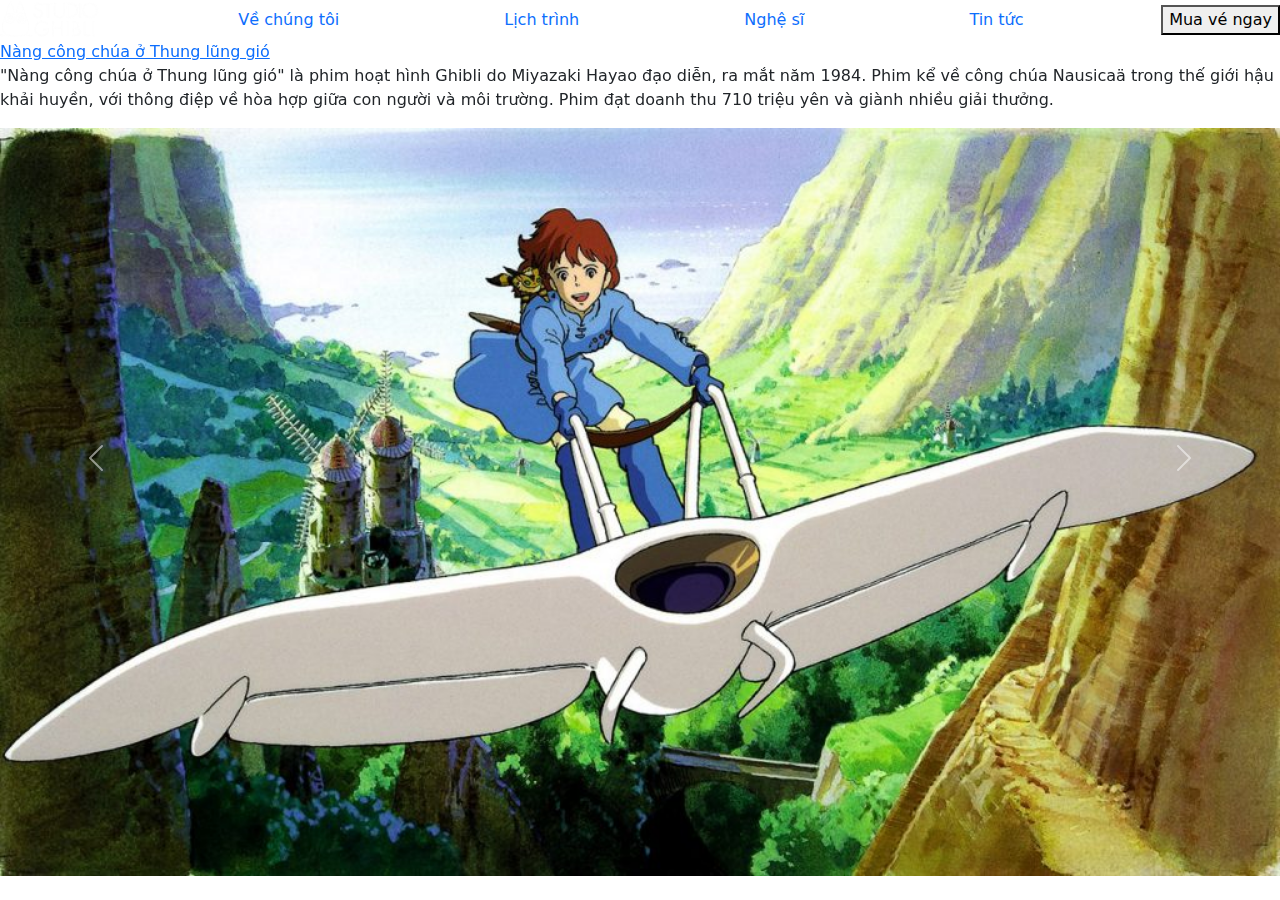
==== Muave.html @ 2cc871c8 "fix" ====
<!DOCTYPE html>
<html lang="en">
    <head>
        <meta charset="UTF-8" />
        <title>Ghibli concert</title>
        <link rel="stylesheet" href="styles.css" />
        <script src="script.js"></script>
        <link rel="preconnect" href="https://fonts.googleapis.com">
        <link rel="preconnect" href="https://fonts.gstatic.com" crossorigin>
        <link href="https://fonts.googleapis.com/css2?family=Inter:wght@100..900&display=swap" rel="stylesheet">
        <link rel="stylesheet" href="Bootrap/bootstrap.min.css">
        <link rel="stylesheet" href="Muave.css">
        <link rel="icon" href="Image/logo.png">
    </head>
    <body>
        <header class="navi align-items-center d-flex justify-content-between">
        <div class="logo"><img src="Image/logo.png" height="40px"></div>
        <div style="color:white" class="secnav">
            <a href="#">Về chúng tôi</a>
            <a href="#">Lịch trình</a>
            <a href="#" >Nghệ sĩ</a>
            <a href="#" >Tin tức</a>
        </div>
        <div><button type="button" class="buybutton">Mua vé ngay</button></div>
        </header>   
       <div id="carouselExampleFade" class="carousel slide carousel-fade">
  <div class="carousel-inner">
    <div class="carousel-item active">
        <a class="titleslide">Nàng công chúa ở Thung lũng gió</a>
        <p class="bodytextslide" >"Nàng công chúa ở Thung lũng gió" là phim hoạt hình Ghibli do Miyazaki Hayao đạo diễn, ra mắt năm 1984. Phim kể về công chúa Nausicaä trong thế giới hậu khải huyền, với thông điệp về hòa hợp giữa con người và môi trường. Phim đạt doanh thu 710 triệu yên và giành nhiều giải thưởng.</p>
      <img src="Image/1.%20N%C3%A0ng%20c%C3%B4ng%20ch%C3%BAa%20%E1%BB%9F%20Thung%20l%C5%A9ng%20gi%C3%B3%20(1984).jpg" class="d-block w-100">
    </div>
    <div class="carousel-item">
      <img src="Image/2.%20Laputa_%20L%C3%A2u%20%C4%91%C3%A0i%20tr%C3%AAn%20kh%C3%B4ng%20(1986).jpg" class="d-block w-100">
    </div>
    <div class="carousel-item">
      <img src="Image/2.%20Laputa_%20L%C3%A2u%20%C4%91%C3%A0i%20tr%C3%AAn%20kh%C3%B4ng%20(1986).jpg" class="d-block w-100">
    </div>
  </div>
  <button class="carousel-control-prev" type="button" data-bs-target="#carouselExampleCaptions" data-bs-slide="prev">
    <span class="carousel-control-prev-icon" aria-hidden="true"></span>
    <span class="visually-hidden">Previous</span>
  </button>
  <button class="carousel-control-next" type="button" data-bs-target="#carouselExampleCaptions" data-bs-slide="next">
    <span class="carousel-control-next-icon" aria-hidden="true"></span>
    <span class="visually-hidden">Next</span>
  </button>
</div>
    <script src="https://code.jquery.com/jquery-3.3.1.slim.min.js" integrity="sha384-q8i/X+965DzO0rT7abK41JStQIAqVgRVzpbzo5smXKp4YfRvH+8abtTE1Pi6jizo" crossorigin="anonymous"></script>
<script src="https://cdn.jsdelivr.net/npm/popper.js@1.14.7/dist/umd/popper.min.js" integrity="sha384-UO2eT0CpHqdSJQ6hJty5KVphtPhzWj9WO1clHTMGa3JDZwrnQq4sF86dIHNDz0W1" crossorigin="anonymous"></script>
<script src="https://cdn.jsdelivr.net/npm/bootstrap@4.3.1/dist/js/bootstrap.min.js" integrity="sha384-JjSmVgyd0p3pXB1rRibZUAYoIIy6OrQ6VrjIEaFf/nJGzIxFDsf4x0xIM+B07jRM" crossorigin="anonymous"></script>
    </body>
    
</html>
---- Muave.css ----
.secnav a{
    text-decoration: none;
    margin: 0 80px;
}
header .navi{
    text-size-adjust: 16px;
    z-index: 1000;
    position: fixed;
    width: 100%;
    padding: 0 100px;
}
.buybutton:hover{
    background-color: #1082FF;
    
}







.Cards{
    display: flex;
    flex-wrap: wrap;
    justify-content: space-between;
}
.Cardimg{
    width:285px;
    height: 538px;
    background-color: antiquewhite;
}
.Card{
    margin-top: 50px;
    display: flex;
    justify-content: center;
    align-items: center;
    border: hidden;
}
.title1{
    margin-top: 20px;
}
.card-img{
    height: 100%;
    object-fit: cover;
    border-radius: 20px;
}
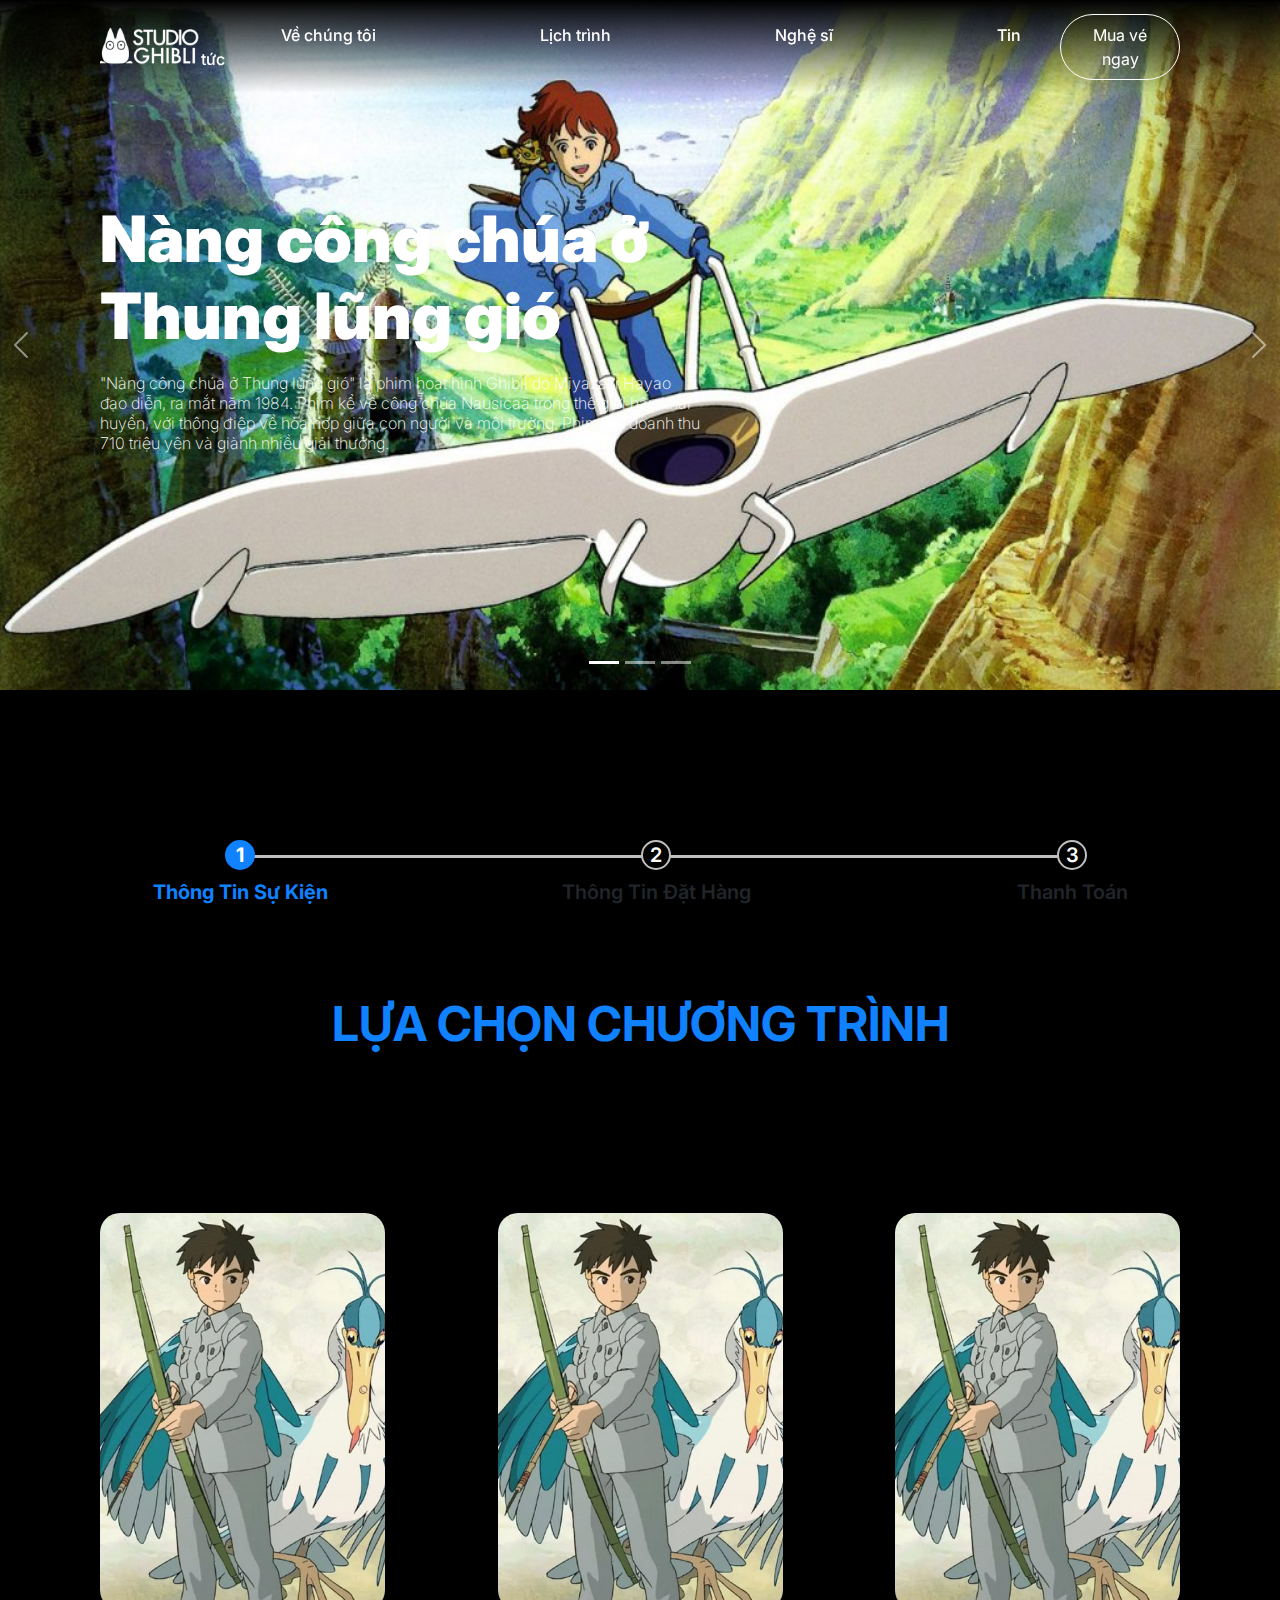
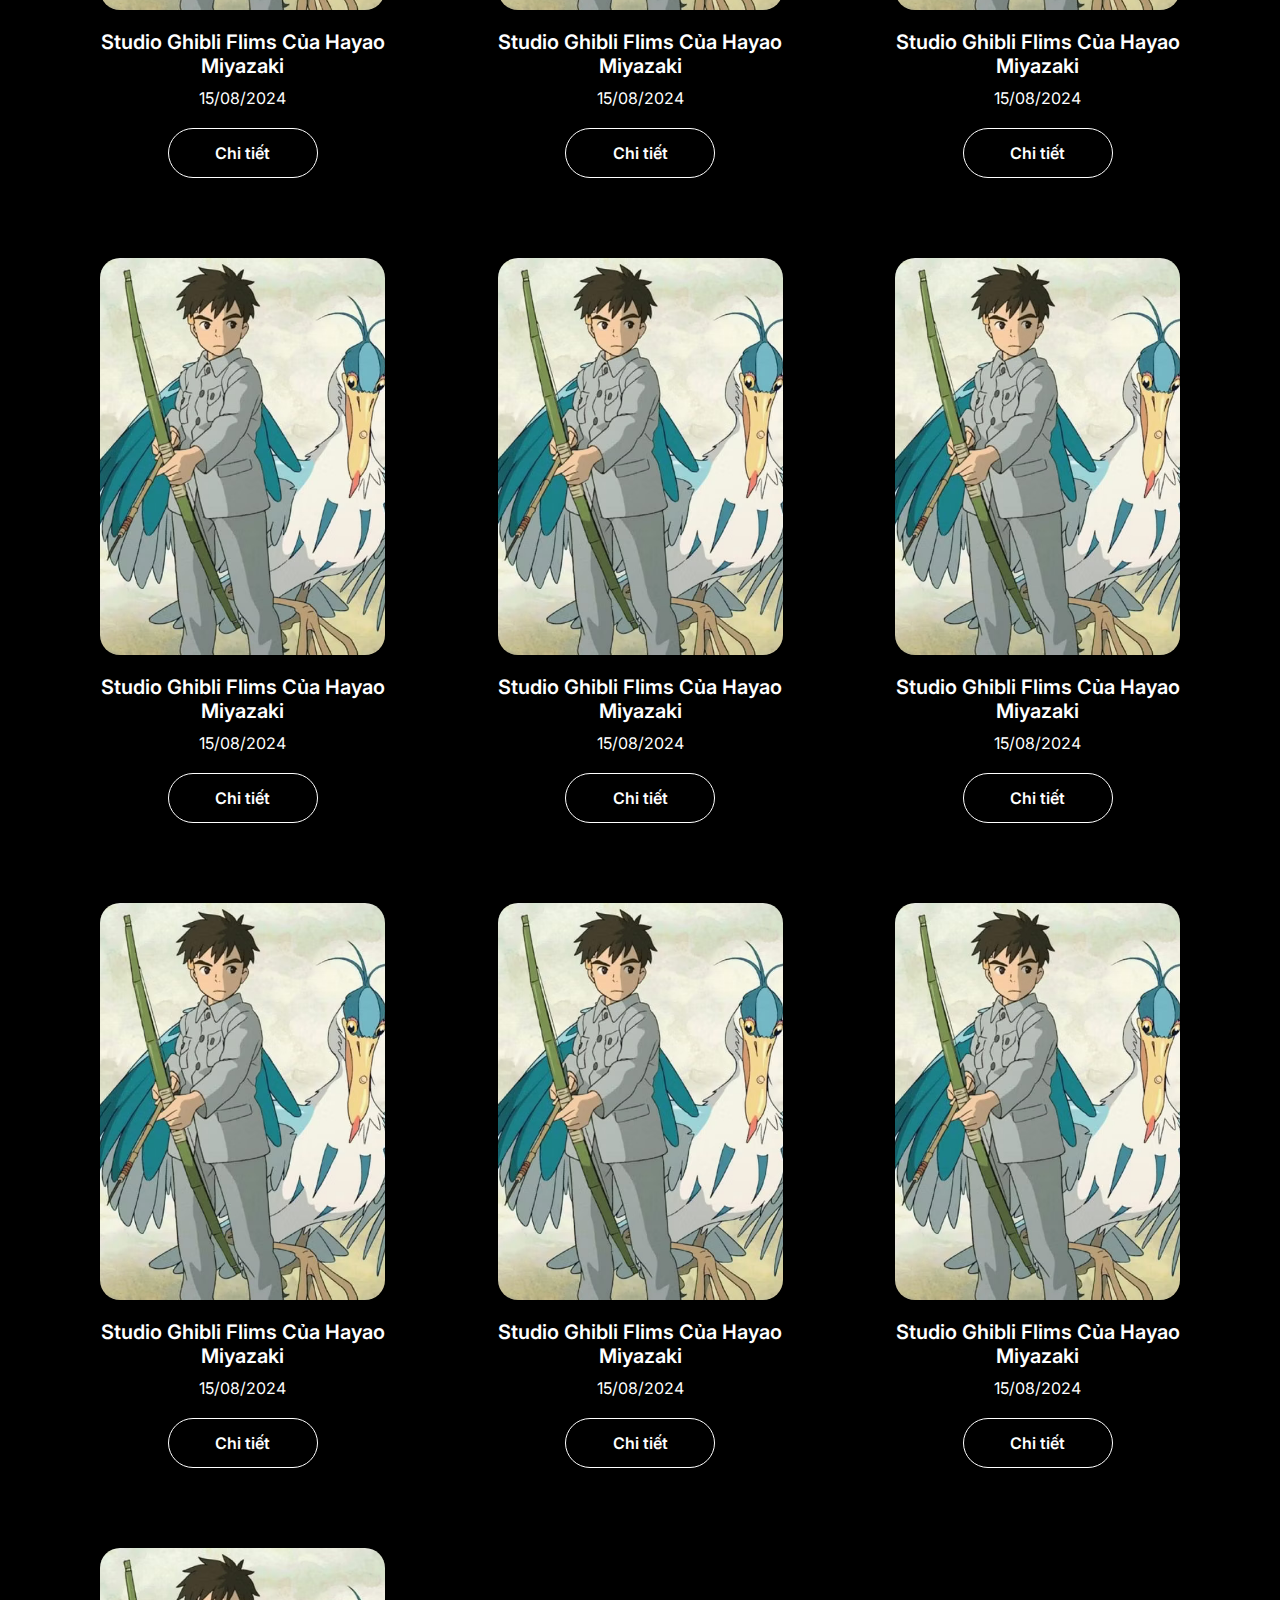
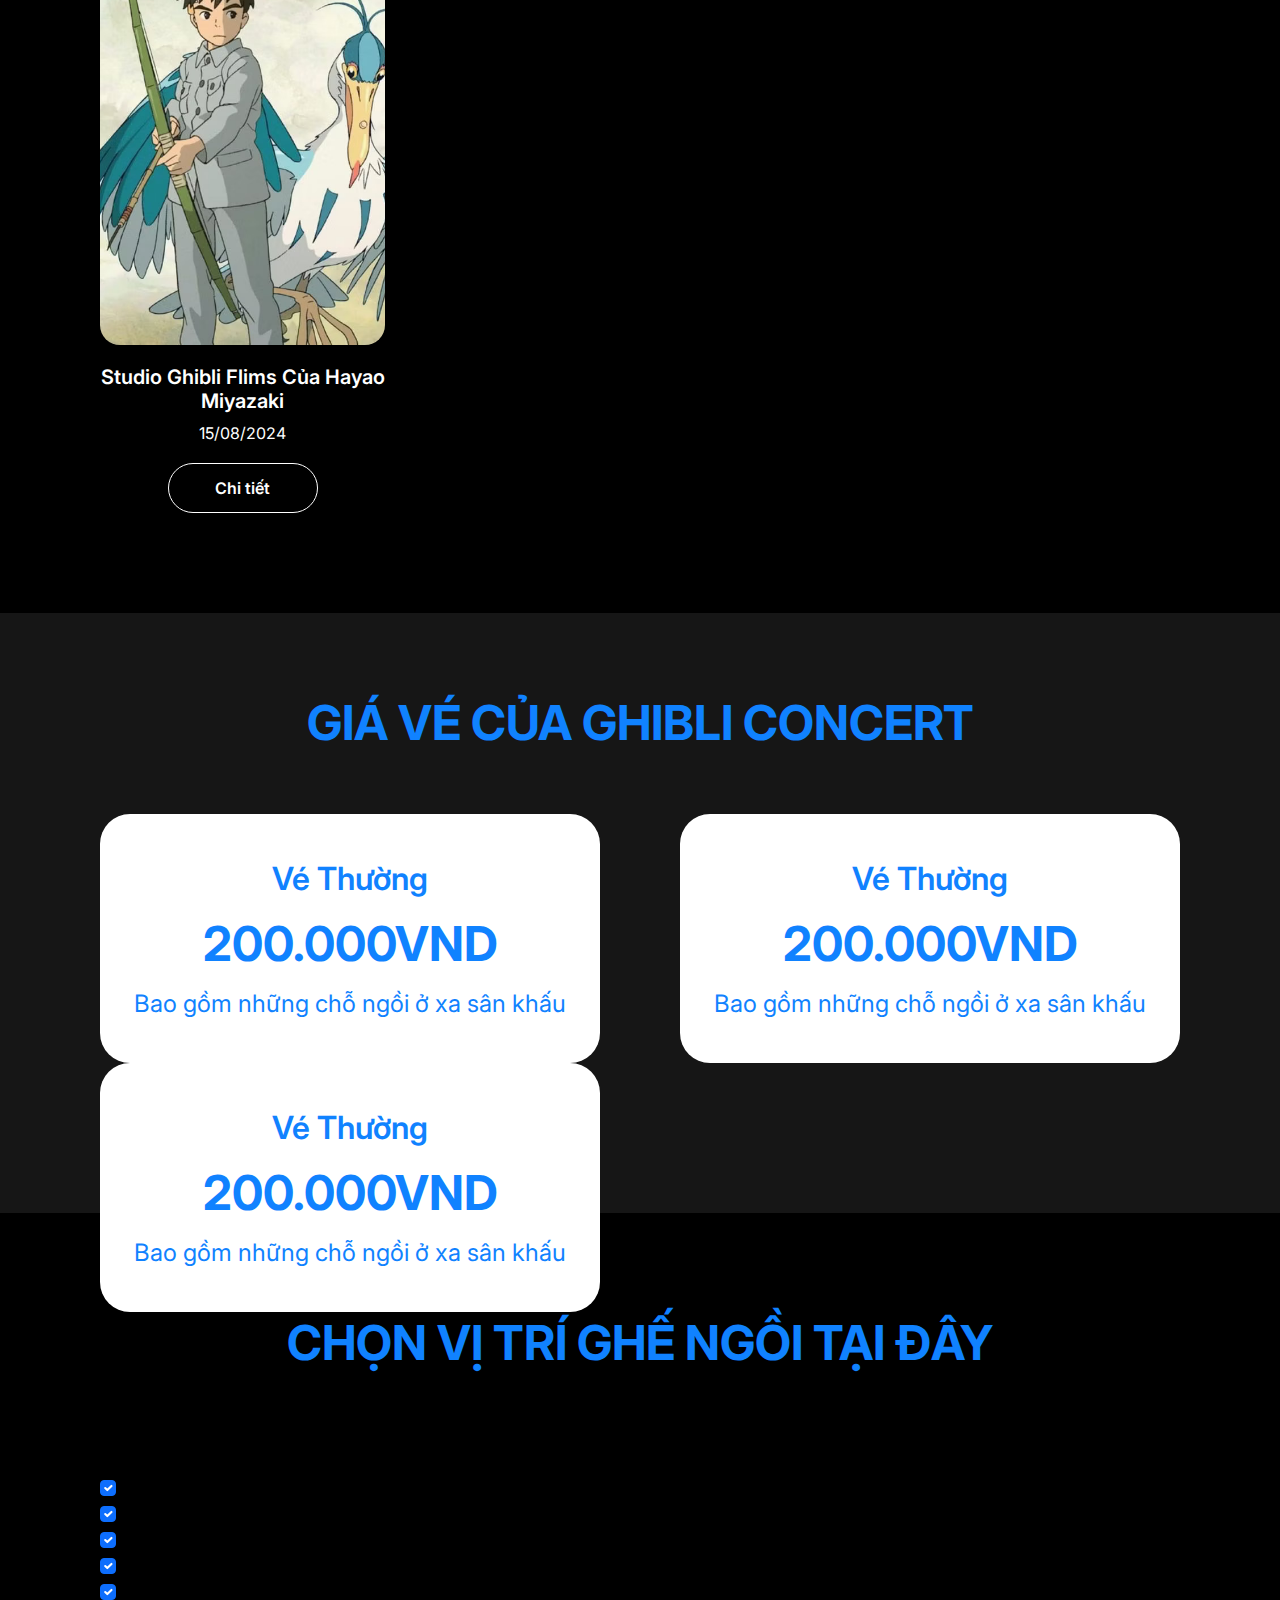
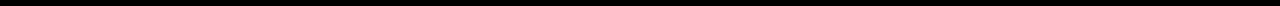
==== commit c56cf5e8: "addmoi" ====
--- a/Muave.html
+++ b/Muave.html
@@ -3,7 +3,7 @@
     <head>
         <meta charset="UTF-8" />
         <title>Ghibli concert</title>
-        <link rel="stylesheet" href="styles.css" />
+        <link rel="stylesheet" href="Muave.css" />
         <script src="script.js"></script>
         <link rel="preconnect" href="https://fonts.googleapis.com">
         <link rel="preconnect" href="https://fonts.gstatic.com" crossorigin>
@@ -24,31 +24,162 @@
         <div><button type="button" class="buybutton">Mua vé ngay</button></div>
         </header>   
        <div id="carouselExampleFade" class="carousel slide carousel-fade">
-  <div class="carousel-inner">
-    <div class="carousel-item active">
-        <a class="titleslide">Nàng công chúa ở Thung lũng gió</a>
-        <p class="bodytextslide" >"Nàng công chúa ở Thung lũng gió" là phim hoạt hình Ghibli do Miyazaki Hayao đạo diễn, ra mắt năm 1984. Phim kể về công chúa Nausicaä trong thế giới hậu khải huyền, với thông điệp về hòa hợp giữa con người và môi trường. Phim đạt doanh thu 710 triệu yên và giành nhiều giải thưởng.</p>
-      <img src="Image/1.%20N%C3%A0ng%20c%C3%B4ng%20ch%C3%BAa%20%E1%BB%9F%20Thung%20l%C5%A9ng%20gi%C3%B3%20(1984).jpg" class="d-block w-100">
+           <div class="carousel-indicators">
+    <button type="button" data-bs-target="#carouselExampleIndicators" data-bs-slide-to="0" class="active" aria-current="true" aria-label="Slide 1"></button>
+    <button type="button" data-bs-target="#carouselExampleIndicators" data-bs-slide-to="1" aria-label="Slide 2"></button>
+    <button type="button" data-bs-target="#carouselExampleIndicators" data-bs-slide-to="2" aria-label="Slide 3"></button>
+  </div>
+    <div class="carousel-inner">
+      <div class="carousel-item active">
+        <div class="gtitle">
+            <a class="titleslide">Nàng công chúa ở Thung lũng gió</a>
+            <p class="bodytextslide">"Nàng công chúa ở Thung lũng gió" là phim hoạt hình Ghibli do Miyazaki Hayao đạo diễn,
+          ra mắt năm 1984. Phim kể về công chúa Nausicaä trong thế giới hậu khải huyền, với thông điệp về hòa hợp giữa
+          con người và môi trường. Phim đạt doanh thu 710 triệu yên và giành nhiều giải thưởng.</p>
+            </div>
+        <img src="Image/1.%20N%C3%A0ng%20c%C3%B4ng%20ch%C3%BAa%20%E1%BB%9F%20Thung%20l%C5%A9ng%20gi%C3%B3%20(1984).jpg"
+          class="imgslide1 d-block w-100">
+      </div>
+      <div class="carousel-item">
+          <div class="gtitle2">
+            <a class="titleslide">Laputa. Lâu đài trên không</a>
+            <p class="bodytextslide">"Laputa: Lâu đài trên không là một trong những bộ phim hoạt hình Ghibli đình đám và thu hút được sự chú ý của người xem phim sau hàng thập kỷ ra mắt.</p>
+            </div>
+        <img src="Image/2.%20Laputa_%20L%C3%A2u%20%C4%91%C3%A0i%20tr%C3%AAn%20kh%C3%B4ng%20(1986).jpg"
+          class="imgslide d-block w-100">
+      </div>
+      <div class="carousel-item">
+          <div class="gtitle3">
+            <a class="titleslide">Mộ đom đóm</a>
+            <p class="bodytextslide">"Mộ đom đóm là bộ phim hoạt hình Ghibli nổi tiếng được ra mắt vào năm 1988 và đạo diễn Takahata Isao. Đây là bộ phim được chuyển thể từ tiểu thuyết cùng tên của tác giả Nosaka Akiyuki.</p>
+            </div>
+        <img src="Image/3.%20M%E1%BB%99%20%C4%91om%20%C4%91%C3%B3m%20(1988).jpg" class="imgslide d-block w-100">
+      </div>
     </div>
-    <div class="carousel-item">
-      <img src="Image/2.%20Laputa_%20L%C3%A2u%20%C4%91%C3%A0i%20tr%C3%AAn%20kh%C3%B4ng%20(1986).jpg" class="d-block w-100">
-    </div>
-    <div class="carousel-item">
-      <img src="Image/2.%20Laputa_%20L%C3%A2u%20%C4%91%C3%A0i%20tr%C3%AAn%20kh%C3%B4ng%20(1986).jpg" class="d-block w-100">
-    </div>
+    <button class="carousel-control-prev" type="button" data-bs-target="#carouselExampleFade" data-bs-slide="prev">
+      <span class="carousel-control-prev-icon" aria-hidden="true"></span>
+      <span class="visually-hidden">Previous</span>
+    </button>
+    <button class="carousel-control-next" type="button" data-bs-target="#carouselExampleFade" data-bs-slide="next">
+      <span class="carousel-control-next-icon" aria-hidden="true"></span>
+      <span class="visually-hidden">Next</span>
+    </button>
+           
+           
   </div>
-  <button class="carousel-control-prev" type="button" data-bs-target="#carouselExampleCaptions" data-bs-slide="prev">
-    <span class="carousel-control-prev-icon" aria-hidden="true"></span>
-    <span class="visually-hidden">Previous</span>
-  </button>
-  <button class="carousel-control-next" type="button" data-bs-target="#carouselExampleCaptions" data-bs-slide="next">
-    <span class="carousel-control-next-icon" aria-hidden="true"></span>
-    <span class="visually-hidden">Next</span>
-  </button>
+        
+        <div class="progressbar">
+        <ul class="titleprogress">
+                <li class="Step1 active">Thông tin sự kiện</li>
+                <li class="Step2">Thông tin đặt hàng</li>
+                <li class="Step3">Thanh toán</li>
+        </ul>
+        </div><br>
+        <h2 class="Titlebig1 text-center">lựa chọn chương trình</h2>
+    <div class="Cards">
+        <div class="Card">
+            <img class="card-img" src="Image/Bu%E1%BB%95i%20h%C3%B2a%20nh%E1%BA%A1c%20%20phim%20m%E1%BB%9Bi%20%E2%80%A8%E2%80%9CThi%E1%BA%BFu%20ni%C3%AAn%20v%C3%A0%20chim%20di%E1%BB%87c%E2%80%9D.jpg">
+            <a class="Titlecard text-center">Studio Ghibli Flims của Hayao Miyazaki</a>
+            <a class="datecard">15/08/2024</a>
+            <a class="chitiet-btn text-center">Chi tiết</a>
+            </div>
+        <div class="Card">
+            <img class="card-img" src="Image/Bu%E1%BB%95i%20h%C3%B2a%20nh%E1%BA%A1c%20%20phim%20m%E1%BB%9Bi%20%E2%80%A8%E2%80%9CThi%E1%BA%BFu%20ni%C3%AAn%20v%C3%A0%20chim%20di%E1%BB%87c%E2%80%9D.jpg">
+            <a class="Titlecard text-center">Studio Ghibli Flims của Hayao Miyazaki</a>
+            <a class="datecard">15/08/2024</a>
+            <a class="chitiet-btn text-center">Chi tiết</a>
+            </div><div class="Card">
+            <img class="card-img" src="Image/Bu%E1%BB%95i%20h%C3%B2a%20nh%E1%BA%A1c%20%20phim%20m%E1%BB%9Bi%20%E2%80%A8%E2%80%9CThi%E1%BA%BFu%20ni%C3%AAn%20v%C3%A0%20chim%20di%E1%BB%87c%E2%80%9D.jpg">
+            <a class="Titlecard text-center">Studio Ghibli Flims của Hayao Miyazaki</a>
+            <a class="datecard">15/08/2024</a>
+            <a class="chitiet-btn text-center">Chi tiết</a>
+            </div><div class="Card">
+            <img class="card-img" src="Image/Bu%E1%BB%95i%20h%C3%B2a%20nh%E1%BA%A1c%20%20phim%20m%E1%BB%9Bi%20%E2%80%A8%E2%80%9CThi%E1%BA%BFu%20ni%C3%AAn%20v%C3%A0%20chim%20di%E1%BB%87c%E2%80%9D.jpg">
+            <a class="Titlecard text-center">Studio Ghibli Flims của Hayao Miyazaki</a>
+            <a class="datecard">15/08/2024</a>
+            <a class="chitiet-btn text-center">Chi tiết</a>
+            </div><div class="Card">
+            <img class="card-img" src="Image/Bu%E1%BB%95i%20h%C3%B2a%20nh%E1%BA%A1c%20%20phim%20m%E1%BB%9Bi%20%E2%80%A8%E2%80%9CThi%E1%BA%BFu%20ni%C3%AAn%20v%C3%A0%20chim%20di%E1%BB%87c%E2%80%9D.jpg">
+            <a class="Titlecard text-center">Studio Ghibli Flims của Hayao Miyazaki</a>
+            <a class="datecard">15/08/2024</a>
+            <a class="chitiet-btn text-center">Chi tiết</a>
+            </div><div class="Card">
+            <img class="card-img" src="Image/Bu%E1%BB%95i%20h%C3%B2a%20nh%E1%BA%A1c%20%20phim%20m%E1%BB%9Bi%20%E2%80%A8%E2%80%9CThi%E1%BA%BFu%20ni%C3%AAn%20v%C3%A0%20chim%20di%E1%BB%87c%E2%80%9D.jpg">
+            <a class="Titlecard text-center">Studio Ghibli Flims của Hayao Miyazaki</a>
+            <a class="datecard">15/08/2024</a>
+            <a class="chitiet-btn text-center">Chi tiết</a>
+            </div><div class="Card">
+            <img class="card-img" src="Image/Bu%E1%BB%95i%20h%C3%B2a%20nh%E1%BA%A1c%20%20phim%20m%E1%BB%9Bi%20%E2%80%A8%E2%80%9CThi%E1%BA%BFu%20ni%C3%AAn%20v%C3%A0%20chim%20di%E1%BB%87c%E2%80%9D.jpg">
+            <a class="Titlecard text-center">Studio Ghibli Flims của Hayao Miyazaki</a>
+            <a class="datecard">15/08/2024</a>
+            <a class="chitiet-btn text-center">Chi tiết</a>
+            </div><div class="Card">
+            <img class="card-img" src="Image/Bu%E1%BB%95i%20h%C3%B2a%20nh%E1%BA%A1c%20%20phim%20m%E1%BB%9Bi%20%E2%80%A8%E2%80%9CThi%E1%BA%BFu%20ni%C3%AAn%20v%C3%A0%20chim%20di%E1%BB%87c%E2%80%9D.jpg">
+            <a class="Titlecard text-center">Studio Ghibli Flims của Hayao Miyazaki</a>
+            <a class="datecard">15/08/2024</a>
+            <a class="chitiet-btn text-center">Chi tiết</a>
+            </div><div class="Card">
+            <img class="card-img" src="Image/Bu%E1%BB%95i%20h%C3%B2a%20nh%E1%BA%A1c%20%20phim%20m%E1%BB%9Bi%20%E2%80%A8%E2%80%9CThi%E1%BA%BFu%20ni%C3%AAn%20v%C3%A0%20chim%20di%E1%BB%87c%E2%80%9D.jpg">
+            <a class="Titlecard text-center">Studio Ghibli Flims của Hayao Miyazaki</a>
+            <a class="datecard">15/08/2024</a>
+            <a class="chitiet-btn text-center">Chi tiết</a>
+            </div><div class="Card">
+            <img class="card-img" src="Image/Bu%E1%BB%95i%20h%C3%B2a%20nh%E1%BA%A1c%20%20phim%20m%E1%BB%9Bi%20%E2%80%A8%E2%80%9CThi%E1%BA%BFu%20ni%C3%AAn%20v%C3%A0%20chim%20di%E1%BB%87c%E2%80%9D.jpg">
+            <a class="Titlecard text-center">Studio Ghibli Flims của Hayao Miyazaki</a>
+            <a class="datecard">15/08/2024</a>
+            <a class="chitiet-btn text-center">Chi tiết</a>
+            </div>
+        </div>
+        
+        
+        <div class="Giave">
+        <h2 class="giaveghibli" >Giá vé của Ghibli Concert </h2><br>
+        <div class="boxgiave">
+            <div class="vethuong">
+            <a class="loaive">Vé Thường</a>
+            <a class="mucgia">200.000VND</a>
+            <a class="chitietve">Bao gồm những chỗ ngồi ở xa sân khấu</a>
+            </div>
+            <div class="vethuong">
+            <a class="loaive">Vé Thường</a>
+            <a class="mucgia">200.000VND</a>
+            <a class="chitietve">Bao gồm những chỗ ngồi ở xa sân khấu</a>
+            </div><div class="vethuong">
+            <a class="loaive">Vé Thường</a>
+            <a class="mucgia">200.000VND</a>
+            <a class="chitietve">Bao gồm những chỗ ngồi ở xa sân khấu</a>
+            </div>
+        </div>
+        </div>
+     <h2 class="titlebig3" >Chọn vị trí ghế ngồi tại đây </h2><br>
+    <div class="hangghe">
+        <div class="cumghe">
+        <div class="form-check">
+  <input class="form-check-input" type="checkbox" value="" checked>
+  <label class="form-check-label" for="flexCheckChecked">
+  </label>
 </div>
-    <script src="https://code.jquery.com/jquery-3.3.1.slim.min.js" integrity="sha384-q8i/X+965DzO0rT7abK41JStQIAqVgRVzpbzo5smXKp4YfRvH+8abtTE1Pi6jizo" crossorigin="anonymous"></script>
-<script src="https://cdn.jsdelivr.net/npm/popper.js@1.14.7/dist/umd/popper.min.js" integrity="sha384-UO2eT0CpHqdSJQ6hJty5KVphtPhzWj9WO1clHTMGa3JDZwrnQq4sF86dIHNDz0W1" crossorigin="anonymous"></script>
-<script src="https://cdn.jsdelivr.net/npm/bootstrap@4.3.1/dist/js/bootstrap.min.js" integrity="sha384-JjSmVgyd0p3pXB1rRibZUAYoIIy6OrQ6VrjIEaFf/nJGzIxFDsf4x0xIM+B07jRM" crossorigin="anonymous"></script>
+           <div class="form-check">
+  <input class="form-check-input" type="checkbox" value="" checked>
+  <label class="form-check-label" for="flexCheckChecked">
+  </label>
+</div> <div class="form-check">
+  <input class="form-check-input" type="checkbox" value="" checked>
+  <label class="form-check-label" for="flexCheckChecked">
+  </label>
+</div> <div class="form-check">
+  <input class="form-check-input" type="checkbox" value="" checked>
+  <label class="form-check-label" for="flexCheckChecked">
+  </label>
+</div> <div class="form-check">
+  <input class="form-check-input" type="checkbox" value="" checked>
+  <label class="form-check-label" for="flexCheckChecked">
+  </label>
+</div>  
+        </div>
+        </div>
+    <script src="https://cdn.jsdelivr.net/npm/@popperjs/core@2.11.8/dist/umd/popper.min.js" integrity="sha384-I7E8VVD/ismYTF4hNIPjVp/Zjvgyol6VFvRkX/vR+Vc4jQkC+hVqc2pM8ODewa9r" crossorigin="anonymous"></script>
+<script src="https://cdn.jsdelivr.net/npm/bootstrap@5.3.3/dist/js/bootstrap.min.js" integrity="sha384-0pUGZvbkm6XF6gxjEnlmuGrJXVbNuzT9qBBavbLwCsOGabYfZo0T0to5eqruptLy" crossorigin="anonymous"></script>
     </body>
     
 </html>
--- a/Muave.css
+++ b/Muave.css
@@ -1,49 +1,354 @@
-
-.secnav a{
-    text-decoration: none;
-    margin: 0 80px;
-}
-header .navi{
+body{
+  font-family: "Inter", sans-serif;
+    background-color: black;
+    user-select: none;
+}
+.navi{
+    text-decoration: none;
+    padding: 20px 100px;
     text-size-adjust: 16px;
     z-index: 1000;
     position: fixed;
     width: 100%;
-    padding: 0 100px;
+    height: 93px;
+    background: linear-gradient(180deg, #000 0%, rgba(0, 0, 0, 0.00) 100%);
+}
+.secnav a{
+    color: white;
+    font-size: 16px;
+    font-style: normal;
+    font-weight: 500;
+    line-height: normal;
+    text-decoration: none;
+    padding: 0 80px;
+}
+.secnav a:hover{
+    color: #1082FF;
+    transition: color 0.5s;
+    animation: ease-in-out;
+}
+.buybutton{
+    color: white;
+    padding: 8px 16px;
+    border-radius: 100px;
+    border: 1px solid #FFF;
+    background: rgba(255, 255, 255, 0.00);
 }
 .buybutton:hover{
     background-color: #1082FF;
-    
-}
-
-
-
-
-
-
+    transition: background-color 0.3s;
+    animation: ease-in-out;
+}
+.carousel-inner{
+    height: 690px;
+}
+.gtitle{
+    position: absolute;
+     z-index: 2000;
+    width: 600px;
+    margin-left: 100px;
+    top: 200px;
+}
+.gtitle2{
+    position: absolute;
+     z-index: 2000;
+    width: 600px;
+    margin-left: 100px;
+    top: 200px;
+}
+.gtitle3{
+    position: absolute;
+     z-index: 2000;
+    width: 600px;
+    margin-left: 100px;
+    top: 200px;
+}
+.titleslide{
+    color: #FFF;
+    font-size: 64px;
+    font-style: normal;
+    font-weight: 900;
+    line-height: normal;
+    text-decoration: none;
+}
+.bodytextslide{
+    color: white;
+    margin-top: 19px;
+    font-size: 16px;
+    font-style: normal;
+    font-weight: 200;
+    line-height: normal;
+}
+.carousel-control-prev-icon{
+ margin-left: -150px;
+}
+.carousel-control-next-icon{
+    margin-right: -150px;
+}
+
+.progressbar {
+    counter-reset: step;
+    margin-top: 150px;
+    margin-bottom: 200px;
+    justify-content: center;
+    align-items: center;
+}
+
+.progressbar li {
+  float: left;
+  list-style: none;
+  position: relative;
+  text-align: center;
+  width: calc(100% / 3);
+}
+.titleprogress{
+    font-family: Inter;
+font-size: 20px;
+font-style: normal;
+font-weight: 600;
+line-height: normal;
+text-transform: capitalize;
+}
+.progressbar li:before {
+  background: black;
+  border: 2px solid #BFBFBF;
+  border-radius: 50%;
+  color: white;
+  content: counter(step);
+  counter-increment: step;
+  display: block;
+  font-weight: 00;
+  height: 30px;
+  line-height: 27px;
+  margin: 0 auto 10px;
+  text-align: center;
+  width: 30px;
+}
+.progressbar li:after {
+  background: #BFBFBF;
+  content: '';
+  height: 3px;
+  left: -50%;
+  position: absolute;
+  top: 15px;
+  width: 100%;
+  z-index: -1;
+}
+.progressbar li:first-child:after {
+  content: none;
+}
+.progressbar li.active:after,
+.progressbar li.complete:after {
+  background: #1082FF;
+}
+
+.progressbar li.active:before,
+.progressbar li.complete:before {
+  background: #1082FF;
+  border-color: #1082FF;
+  color: white;
+}
+
+.progressbar li.active {
+  color: #1082FF;
+  font-weight: 700;
+}
+
+.progressbar li.complete {
+  color: #333;
+  font-weight: 700;
+}
+.Titlebig1{
+    color: var(--Blue, #1082FF);
+font-family: Inter;
+font-size: 48px;
+font-style: normal;
+font-weight: 700;
+line-height: normal;
+text-transform: uppercase;
+text-decoration: none;
+    text-align: center;
+    margin: 80px 0;
+}
 
 .Cards{
     display: flex;
     flex-wrap: wrap;
     justify-content: space-between;
-}
-.Cardimg{
+    margin: 0 100px;
+    
+}
+.Card{
+    width: 285px;
+    height: 565px;
+    display: flex;
+    justify-content: center;
+    align-items: center;
+flex-direction: column;
+    padding: 0;
+    margin-top: 80px;
+}
+.incard{
+    justify-content: center;
+    text-align: center;
+}
+.card-img{
+    height: 400px;
+    border-radius: 20px;
+    object-fit: cover;
+}
+.Titlecard{
+    margin-top: 20px;
+    text-decoration: none;
+    color: white;
+    font-size: 20px;
+    font-style: normal;
+    font-weight: 600;
+    line-height: normal;
+    text-transform: capitalize;
+}
+.datecard{
+    text-decoration: none;
+    color: white;
+    font-size: 16px;
+    font-style: normal;
+    font-weight: 400;
+    line-height: normal;
+    margin-top: 10px;
+    margin-bottom: 20px;
+}
+.chitiet-btn{
+color: white;
+width: 150px;
+height: 50px;
+padding: 8px 16px;
+gap: 8px;
+border-radius: 100px;
+border: 1px solid var(--White, #FFF);
+text-decoration: none;
+font-size: 16px;
+font-style: normal;
+font-weight: 600;
+line-height: normal;
+    align-content: center;
+}
+.chitiet-btn:hover{
+    border: solid #1082FF;
+    background-color: #1082FF;
+    transition: background-color 0.3s, boder 0.3s;
+}
+.Giave{
+    background-color: #161616;
+    margin: 100px 0;
+    width: 100%;
+    height: 600px;
+    padding: 0px 0;
+}
+.giaveghibli{
+    color: var(--Blue, #1082FF);
+text-align: center;
+/* Small Header Bold */
+font-family: Inter;
+font-size: 48px;
+font-style: normal;
+font-weight: 700;
+line-height: normal;
+text-transform: uppercase;
+    padding-top: 80px;
+    padding-bottom: 30px;
+}
+.boxgiave{
+    
+     display: flex;
+    flex-wrap: wrap;
+    justify-content: space-between;
+    margin: 0 100px;
+}
+.vethuong{
+    
+    display: flex;
+width: 500px;
+padding: 45px 28px ;
+flex-direction: column;
+align-items: center;
+    justify-content: center;
+gap: 16px;
+    border-radius: 30px;
+background: var(--White, #FFF);
+}
+.loaive{
+    font-size: 32px;
+font-style: normal;
+font-weight: 600;
+line-height: normal;
+    color: var(--Blue, #1082FF);
+    text-decoration: none;
+}
+.mucgia{
+color: var(--Blue, #1082FF);
+font-size: 48px;
+font-style: normal;
+font-weight: 700;
+line-height: normal;
+    text-decoration: none;
+}
+.chitietve{
+    color: var(--Blue, #1082FF);
+text-align: center;
+font-size: 24px;
+font-style: normal;
+font-weight: 400;
+line-height: normal;
+    text-decoration: none;
+}
+.titlebig3{
+    color: var(--Blue, #1082FF);
+text-align: center;
+font-family: Inter;
+font-size: 48px;
+font-style: normal;
+font-weight: 700;
+line-height: normal;
+text-transform: uppercase;
+align-self: stretch;
+    margin-top: 100px;
+    margin-bottom: 80px;
+}
+#flexCheckChecked{
+    padding: 20px;
+}
+.hangghe{
+    margin: 0 100px;
+     display: flex;
+    flex-wrap: wrap;
+    justify-content: space-between;
+    width: 376px;
+    height: 96px;
+    
+}
+
+
+
+/*
+.Cards{
+    display: flex;
+    flex-wrap: wrap;
+    justify-content: space-between;
+}
+.Card{
+    margin-top: 50px;
+    display: flex;
+    justify-content: center;
+    align-items: center;
+    border: hidden;
+}
+.Card-img{
     width:285px;
     height: 538px;
     background-color: antiquewhite;
-}
-.Card{
-    margin-top: 50px;
-    display: flex;
-    justify-content: center;
-    align-items: center;
-    border: hidden;
-}
-.title1{
-    margin-top: 20px;
-}
-.card-img{
-    height: 100%;
     object-fit: cover;
     border-radius: 20px;
 }
-    +.Titlecard{
+    margin-top: 20px;
+}*/
--- a/Muave.css
+++ b/Muave.css
@@ -1,49 +1,354 @@
-
-.secnav a{
-    text-decoration: none;
-    margin: 0 80px;
-}
-header .navi{
+body{
+  font-family: "Inter", sans-serif;
+    background-color: black;
+    user-select: none;
+}
+.navi{
+    text-decoration: none;
+    padding: 20px 100px;
     text-size-adjust: 16px;
     z-index: 1000;
     position: fixed;
     width: 100%;
-    padding: 0 100px;
+    height: 93px;
+    background: linear-gradient(180deg, #000 0%, rgba(0, 0, 0, 0.00) 100%);
+}
+.secnav a{
+    color: white;
+    font-size: 16px;
+    font-style: normal;
+    font-weight: 500;
+    line-height: normal;
+    text-decoration: none;
+    padding: 0 80px;
+}
+.secnav a:hover{
+    color: #1082FF;
+    transition: color 0.5s;
+    animation: ease-in-out;
+}
+.buybutton{
+    color: white;
+    padding: 8px 16px;
+    border-radius: 100px;
+    border: 1px solid #FFF;
+    background: rgba(255, 255, 255, 0.00);
 }
 .buybutton:hover{
     background-color: #1082FF;
-    
-}
-
-
-
-
-
-
+    transition: background-color 0.3s;
+    animation: ease-in-out;
+}
+.carousel-inner{
+    height: 690px;
+}
+.gtitle{
+    position: absolute;
+     z-index: 2000;
+    width: 600px;
+    margin-left: 100px;
+    top: 200px;
+}
+.gtitle2{
+    position: absolute;
+     z-index: 2000;
+    width: 600px;
+    margin-left: 100px;
+    top: 200px;
+}
+.gtitle3{
+    position: absolute;
+     z-index: 2000;
+    width: 600px;
+    margin-left: 100px;
+    top: 200px;
+}
+.titleslide{
+    color: #FFF;
+    font-size: 64px;
+    font-style: normal;
+    font-weight: 900;
+    line-height: normal;
+    text-decoration: none;
+}
+.bodytextslide{
+    color: white;
+    margin-top: 19px;
+    font-size: 16px;
+    font-style: normal;
+    font-weight: 200;
+    line-height: normal;
+}
+.carousel-control-prev-icon{
+ margin-left: -150px;
+}
+.carousel-control-next-icon{
+    margin-right: -150px;
+}
+
+.progressbar {
+    counter-reset: step;
+    margin-top: 150px;
+    margin-bottom: 200px;
+    justify-content: center;
+    align-items: center;
+}
+
+.progressbar li {
+  float: left;
+  list-style: none;
+  position: relative;
+  text-align: center;
+  width: calc(100% / 3);
+}
+.titleprogress{
+    font-family: Inter;
+font-size: 20px;
+font-style: normal;
+font-weight: 600;
+line-height: normal;
+text-transform: capitalize;
+}
+.progressbar li:before {
+  background: black;
+  border: 2px solid #BFBFBF;
+  border-radius: 50%;
+  color: white;
+  content: counter(step);
+  counter-increment: step;
+  display: block;
+  font-weight: 00;
+  height: 30px;
+  line-height: 27px;
+  margin: 0 auto 10px;
+  text-align: center;
+  width: 30px;
+}
+.progressbar li:after {
+  background: #BFBFBF;
+  content: '';
+  height: 3px;
+  left: -50%;
+  position: absolute;
+  top: 15px;
+  width: 100%;
+  z-index: -1;
+}
+.progressbar li:first-child:after {
+  content: none;
+}
+.progressbar li.active:after,
+.progressbar li.complete:after {
+  background: #1082FF;
+}
+
+.progressbar li.active:before,
+.progressbar li.complete:before {
+  background: #1082FF;
+  border-color: #1082FF;
+  color: white;
+}
+
+.progressbar li.active {
+  color: #1082FF;
+  font-weight: 700;
+}
+
+.progressbar li.complete {
+  color: #333;
+  font-weight: 700;
+}
+.Titlebig1{
+    color: var(--Blue, #1082FF);
+font-family: Inter;
+font-size: 48px;
+font-style: normal;
+font-weight: 700;
+line-height: normal;
+text-transform: uppercase;
+text-decoration: none;
+    text-align: center;
+    margin: 80px 0;
+}
 
 .Cards{
     display: flex;
     flex-wrap: wrap;
     justify-content: space-between;
-}
-.Cardimg{
+    margin: 0 100px;
+    
+}
+.Card{
+    width: 285px;
+    height: 565px;
+    display: flex;
+    justify-content: center;
+    align-items: center;
+flex-direction: column;
+    padding: 0;
+    margin-top: 80px;
+}
+.incard{
+    justify-content: center;
+    text-align: center;
+}
+.card-img{
+    height: 400px;
+    border-radius: 20px;
+    object-fit: cover;
+}
+.Titlecard{
+    margin-top: 20px;
+    text-decoration: none;
+    color: white;
+    font-size: 20px;
+    font-style: normal;
+    font-weight: 600;
+    line-height: normal;
+    text-transform: capitalize;
+}
+.datecard{
+    text-decoration: none;
+    color: white;
+    font-size: 16px;
+    font-style: normal;
+    font-weight: 400;
+    line-height: normal;
+    margin-top: 10px;
+    margin-bottom: 20px;
+}
+.chitiet-btn{
+color: white;
+width: 150px;
+height: 50px;
+padding: 8px 16px;
+gap: 8px;
+border-radius: 100px;
+border: 1px solid var(--White, #FFF);
+text-decoration: none;
+font-size: 16px;
+font-style: normal;
+font-weight: 600;
+line-height: normal;
+    align-content: center;
+}
+.chitiet-btn:hover{
+    border: solid #1082FF;
+    background-color: #1082FF;
+    transition: background-color 0.3s, boder 0.3s;
+}
+.Giave{
+    background-color: #161616;
+    margin: 100px 0;
+    width: 100%;
+    height: 600px;
+    padding: 0px 0;
+}
+.giaveghibli{
+    color: var(--Blue, #1082FF);
+text-align: center;
+/* Small Header Bold */
+font-family: Inter;
+font-size: 48px;
+font-style: normal;
+font-weight: 700;
+line-height: normal;
+text-transform: uppercase;
+    padding-top: 80px;
+    padding-bottom: 30px;
+}
+.boxgiave{
+    
+     display: flex;
+    flex-wrap: wrap;
+    justify-content: space-between;
+    margin: 0 100px;
+}
+.vethuong{
+    
+    display: flex;
+width: 500px;
+padding: 45px 28px ;
+flex-direction: column;
+align-items: center;
+    justify-content: center;
+gap: 16px;
+    border-radius: 30px;
+background: var(--White, #FFF);
+}
+.loaive{
+    font-size: 32px;
+font-style: normal;
+font-weight: 600;
+line-height: normal;
+    color: var(--Blue, #1082FF);
+    text-decoration: none;
+}
+.mucgia{
+color: var(--Blue, #1082FF);
+font-size: 48px;
+font-style: normal;
+font-weight: 700;
+line-height: normal;
+    text-decoration: none;
+}
+.chitietve{
+    color: var(--Blue, #1082FF);
+text-align: center;
+font-size: 24px;
+font-style: normal;
+font-weight: 400;
+line-height: normal;
+    text-decoration: none;
+}
+.titlebig3{
+    color: var(--Blue, #1082FF);
+text-align: center;
+font-family: Inter;
+font-size: 48px;
+font-style: normal;
+font-weight: 700;
+line-height: normal;
+text-transform: uppercase;
+align-self: stretch;
+    margin-top: 100px;
+    margin-bottom: 80px;
+}
+#flexCheckChecked{
+    padding: 20px;
+}
+.hangghe{
+    margin: 0 100px;
+     display: flex;
+    flex-wrap: wrap;
+    justify-content: space-between;
+    width: 376px;
+    height: 96px;
+    
+}
+
+
+
+/*
+.Cards{
+    display: flex;
+    flex-wrap: wrap;
+    justify-content: space-between;
+}
+.Card{
+    margin-top: 50px;
+    display: flex;
+    justify-content: center;
+    align-items: center;
+    border: hidden;
+}
+.Card-img{
     width:285px;
     height: 538px;
     background-color: antiquewhite;
-}
-.Card{
-    margin-top: 50px;
-    display: flex;
-    justify-content: center;
-    align-items: center;
-    border: hidden;
-}
-.title1{
-    margin-top: 20px;
-}
-.card-img{
-    height: 100%;
     object-fit: cover;
     border-radius: 20px;
 }
-    +.Titlecard{
+    margin-top: 20px;
+}*/
